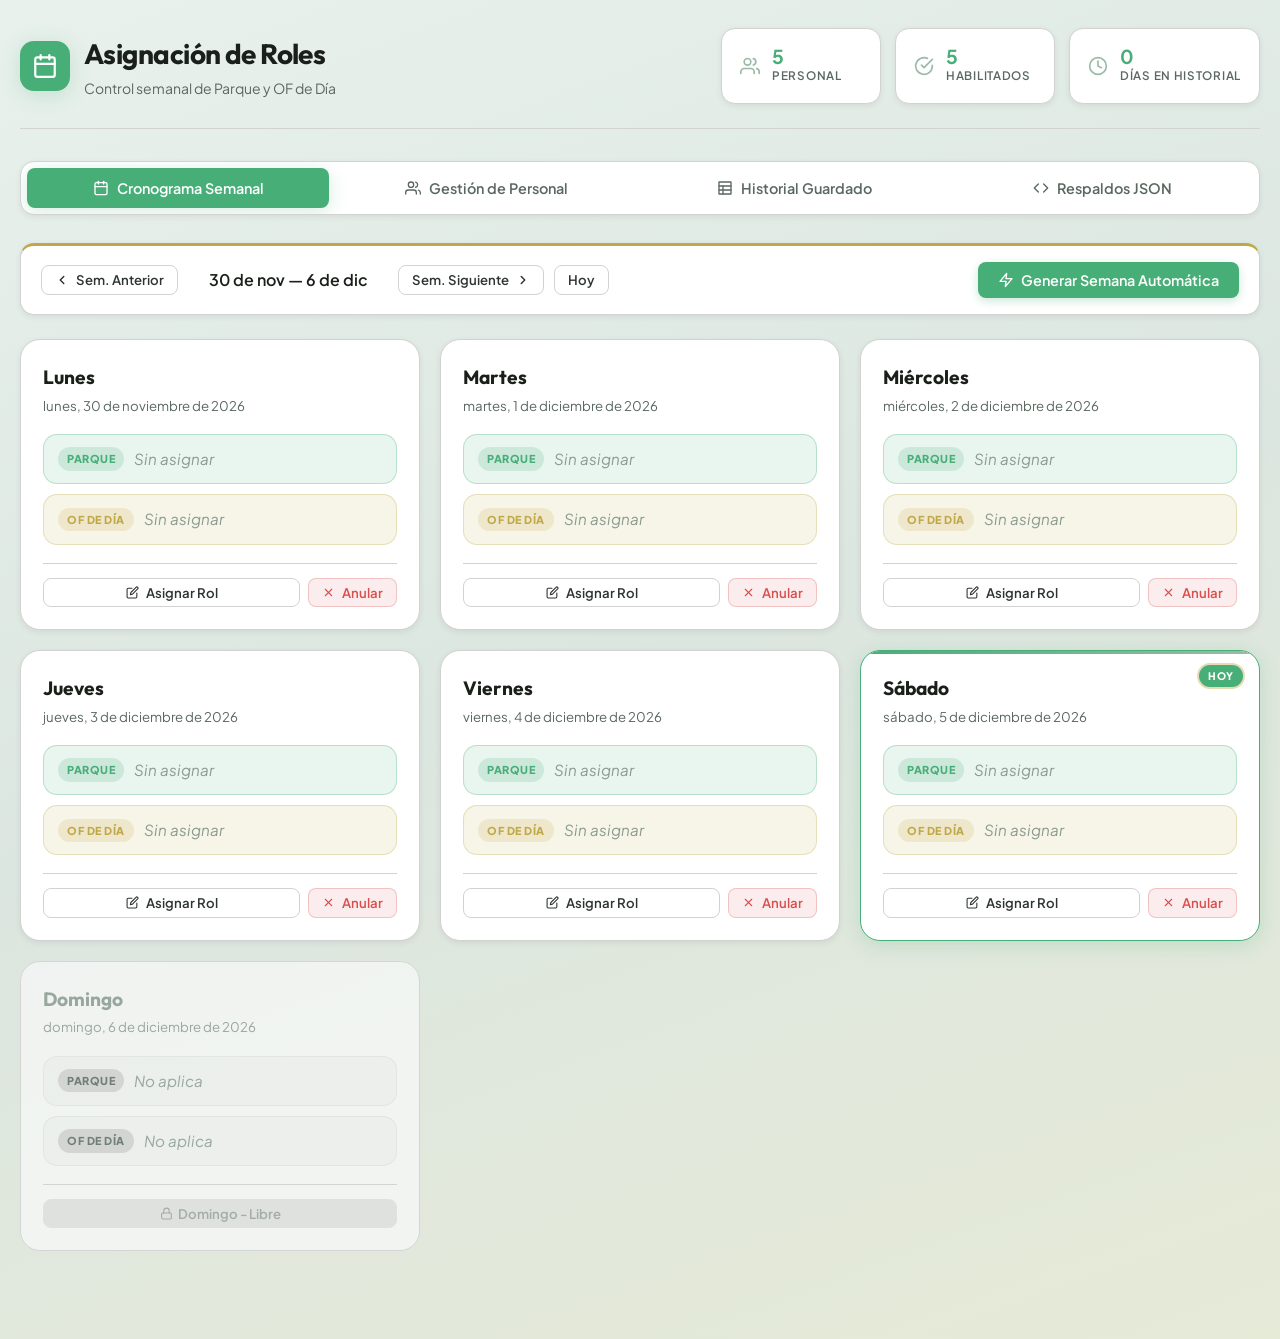
==== index.html @ c022ae1c "09/08/26" ====
<!DOCTYPE html>
<html lang="es">

<head>
  <meta charset="UTF-8">
  <meta name="viewport" content="width=device-width, initial-scale=1.0">
  <title>Sistema de Asignación de Roles Diarios | Parque &amp; OF de Día</title>
  <meta name="description"
    content="Sistema interactivo para la asignación y gestión de roles diarios (Parque y OF de Día) con restricciones de aptitud, historial y respaldos JSON.">
  <link rel="stylesheet" href="css/styles.css">
</head>

<body>

  <div class="app-container">

    <!-- Encabezado Principal -->
    <header class="header">
      <div class="brand">
        <div class="brand-icon">
          <!-- Schedule / Grid icon -->
          <svg width="26" height="26" viewBox="0 0 24 24" fill="none" stroke="white" stroke-width="2"
            stroke-linecap="round" stroke-linejoin="round">
            <rect x="3" y="4" width="18" height="18" rx="2" ry="2" />
            <line x1="16" y1="2" x2="16" y2="6" />
            <line x1="8" y1="2" x2="8" y2="6" />
            <line x1="3" y1="10" x2="21" y2="10" />
          </svg>
        </div>
        <div>
          <h1 class="brand-title">Asignación de Roles</h1>
          <p class="brand-subtitle">Control semanal de Parque y OF de Día</p>
        </div>
      </div>

      <div class="header-stats">
        <div class="stat-pill">
          <span class="stat-icon">
            <!-- Users icon -->
            <svg width="20" height="20" viewBox="0 0 24 24" fill="none" stroke="currentColor" stroke-width="2"
              stroke-linecap="round" stroke-linejoin="round">
              <path d="M17 21v-2a4 4 0 0 0-4-4H5a4 4 0 0 0-4 4v2" />
              <circle cx="9" cy="7" r="4" />
              <path d="M23 21v-2a4 4 0 0 0-3-3.87" />
              <path d="M16 3.13a4 4 0 0 1 0 7.75" />
            </svg>
          </span>
          <div>
            <div class="stat-value" id="stat-total-people">0</div>
            <div class="stat-label">Personal</div>
          </div>
        </div>

        <div class="stat-pill">
          <span class="stat-icon">
            <!-- Check-circle icon -->
            <svg width="20" height="20" viewBox="0 0 24 24" fill="none" stroke="currentColor" stroke-width="2"
              stroke-linecap="round" stroke-linejoin="round">
              <path d="M22 11.08V12a10 10 0 1 1-5.93-9.14" />
              <polyline points="22 4 12 14.01 9 11.01" />
            </svg>
          </span>
          <div>
            <div class="stat-value" id="stat-eligible-people">0</div>
            <div class="stat-label">Habilitados</div>
          </div>
        </div>

        <div class="stat-pill">
          <span class="stat-icon">
            <!-- Clock / History icon -->
            <svg width="20" height="20" viewBox="0 0 24 24" fill="none" stroke="currentColor" stroke-width="2"
              stroke-linecap="round" stroke-linejoin="round">
              <circle cx="12" cy="12" r="10" />
              <polyline points="12 6 12 12 16 14" />
            </svg>
          </span>
          <div>
            <div class="stat-value" id="stat-total-history">0</div>
            <div class="stat-label">Días en Historial</div>
          </div>
        </div>
      </div>
    </header>

    <!-- Navegación por Pestañas -->
    <nav class="tabs-nav" role="tablist">
      <button class="tab-btn active" data-tab="tab-schedule">
        <svg width="16" height="16" viewBox="0 0 24 24" fill="none" stroke="currentColor" stroke-width="2"
          stroke-linecap="round" stroke-linejoin="round">
          <rect x="3" y="4" width="18" height="18" rx="2" />
          <line x1="16" y1="2" x2="16" y2="6" />
          <line x1="8" y1="2" x2="8" y2="6" />
          <line x1="3" y1="10" x2="21" y2="10" />
        </svg>
        Cronograma Semanal
      </button>
      <button class="tab-btn" data-tab="tab-personnel">
        <svg width="16" height="16" viewBox="0 0 24 24" fill="none" stroke="currentColor" stroke-width="2"
          stroke-linecap="round" stroke-linejoin="round">
          <path d="M17 21v-2a4 4 0 0 0-4-4H5a4 4 0 0 0-4 4v2" />
          <circle cx="9" cy="7" r="4" />
          <path d="M23 21v-2a4 4 0 0 0-3-3.87" />
          <path d="M16 3.13a4 4 0 0 1 0 7.75" />
        </svg>
        Gestión de Personal
      </button>
      <button class="tab-btn" data-tab="tab-history">
        <svg width="16" height="16" viewBox="0 0 24 24" fill="none" stroke="currentColor" stroke-width="2"
          stroke-linecap="round" stroke-linejoin="round">
          <path d="M3 3h18v18H3z" rx="2" />
          <line x1="3" y1="9" x2="21" y2="9" />
          <line x1="3" y1="15" x2="21" y2="15" />
          <line x1="9" y1="9" x2="9" y2="21" />
        </svg>
        Historial Guardado
      </button>
      <button class="tab-btn" data-tab="tab-json">
        <svg width="16" height="16" viewBox="0 0 24 24" fill="none" stroke="currentColor" stroke-width="2"
          stroke-linecap="round" stroke-linejoin="round">
          <polyline points="16 18 22 12 16 6" />
          <polyline points="8 6 2 12 8 18" />
        </svg>
        Respaldos JSON
      </button>
    </nav>

    <!-- VISTA 1: CRONOGRAMA SEMANAL -->
    <section id="tab-schedule" class="tab-content active">
      <div class="control-bar">
        <div class="week-selector">
          <button id="btn-prev-week" class="btn btn-secondary btn-sm">
            <svg width="14" height="14" viewBox="0 0 24 24" fill="none" stroke="currentColor" stroke-width="2.5"
              stroke-linecap="round" stroke-linejoin="round">
              <polyline points="15 18 9 12 15 6" />
            </svg>
            Sem. Anterior
          </button>
          <span id="week-display-range" class="week-display">Semana Actual</span>
          <button id="btn-next-week" class="btn btn-secondary btn-sm">
            Sem. Siguiente
            <svg width="14" height="14" viewBox="0 0 24 24" fill="none" stroke="currentColor" stroke-width="2.5"
              stroke-linecap="round" stroke-linejoin="round">
              <polyline points="9 18 15 12 9 6" />
            </svg>
          </button>
          <button id="btn-current-week" class="btn btn-secondary btn-sm">Hoy</button>
        </div>

        <div style="display: flex; gap: 10px; flex-wrap: wrap;">
          <button id="btn-auto-generate" class="btn btn-primary">
            <svg width="16" height="16" viewBox="0 0 24 24" fill="none" stroke="currentColor" stroke-width="2"
              stroke-linecap="round" stroke-linejoin="round">
              <polygon points="13 2 3 14 12 14 11 22 21 10 12 10 13 2" />
            </svg>
            Generar Semana Automática
          </button>
        </div>
      </div>

      <!-- Rejilla de tarjetas de días -->
      <div id="schedule-grid" class="schedule-grid">
        <!-- Renderizado dinámico desde JS -->
      </div>
    </section>

    <!-- VISTA 2: GESTIÓN DE PERSONAL -->
    <section id="tab-personnel" class="tab-content">
      <div class="section-header">
        <h2 class="section-title">
          <svg width="20" height="20" viewBox="0 0 24 24" fill="none" stroke="currentColor" stroke-width="2"
            stroke-linecap="round" stroke-linejoin="round">
            <path d="M17 21v-2a4 4 0 0 0-4-4H5a4 4 0 0 0-4 4v2" />
            <circle cx="9" cy="7" r="4" />
            <path d="M23 21v-2a4 4 0 0 0-3-3.87" />
            <path d="M16 3.13a4 4 0 0 1 0 7.75" />
          </svg>
          Registro de Personal Involucrado
        </h2>
        <button id="btn-open-add-person" class="btn btn-primary">
          <svg width="16" height="16" viewBox="0 0 24 24" fill="none" stroke="currentColor" stroke-width="2.5"
            stroke-linecap="round" stroke-linejoin="round">
            <line x1="12" y1="5" x2="12" y2="19" />
            <line x1="5" y1="12" x2="19" y2="12" />
          </svg>
          Agregar Persona
        </button>
      </div>

      <!-- Tarjetas de Personal -->
      <div id="personnel-grid" class="personnel-grid">
        <!-- Renderizado dinámico desde JS -->
      </div>
    </section>

    <!-- VISTA 3: HISTORIAL DE ROLES -->
    <section id="tab-history" class="tab-content">
      <div class="section-header">
        <h2 class="section-title">
          <svg width="20" height="20" viewBox="0 0 24 24" fill="none" stroke="currentColor" stroke-width="2"
            stroke-linecap="round" stroke-linejoin="round">
            <path d="M14 2H6a2 2 0 0 0-2 2v16a2 2 0 0 0 2 2h12a2 2 0 0 0 2-2V8z" />
            <polyline points="14 2 14 8 20 8" />
            <line x1="16" y1="13" x2="8" y2="13" />
            <line x1="16" y1="17" x2="8" y2="17" />
            <polyline points="10 9 9 9 8 9" />
          </svg>
          Historial Completo de Roles Cumplidos
        </h2>
        <div style="max-width: 300px; width: 100%; position: relative;">
          <svg style="position:absolute; left:12px; top:50%; transform:translateY(-50%); pointer-events:none;"
            width="16" height="16" viewBox="0 0 24 24" fill="none" stroke="#9BBAA8" stroke-width="2"
            stroke-linecap="round" stroke-linejoin="round">
            <circle cx="11" cy="11" r="8" />
            <line x1="21" y1="21" x2="16.65" y2="16.65" />
          </svg>
          <input type="text" id="history-search" class="form-control search-input"
            placeholder="Buscar por nombre o fecha...">
        </div>
      </div>

      <div class="table-responsive">
        <table class="custom-table">
          <thead>
            <tr>
              <th>Fecha / Día</th>
              <th>Rol: Parque</th>
              <th>Rol: OF de Día</th>
              <th>Fecha de Registro</th>
              <th style="text-align: right;">Acciones</th>
            </tr>
          </thead>
          <tbody id="history-table-body">
            <!-- Renderizado dinámico desde JS -->
          </tbody>
        </table>
      </div>
    </section>

    <!-- VISTA 4: RESPALDOS JSON -->
    <section id="tab-json" class="tab-content">
      <div class="section-header">
        <h2 class="section-title">
          <svg width="20" height="20" viewBox="0 0 24 24" fill="none" stroke="currentColor" stroke-width="2"
            stroke-linecap="round" stroke-linejoin="round">
            <ellipse cx="12" cy="5" rx="9" ry="3" />
            <path d="M21 12c0 1.66-4 3-9 3s-9-1.34-9-3" />
            <path d="M3 5v14c0 1.66 4 3 9 3s9-1.34 9-3V5" />
          </svg>
          Gestión de Base de Datos y Archivos JSON
        </h2>
      </div>

      <div style="display: grid; grid-template-columns: repeat(auto-fit, minmax(320px, 1fr)); gap: 20px;">
        <div class="json-card">
          <div class="json-card-icon-wrap">
            <svg width="22" height="22" viewBox="0 0 24 24" fill="none" stroke="currentColor" stroke-width="2"
              stroke-linecap="round" stroke-linejoin="round">
              <path d="M21 15v4a2 2 0 0 1-2 2H5a2 2 0 0 1-2-2v-4" />
              <polyline points="7 10 12 15 17 10" />
              <line x1="12" y1="15" x2="12" y2="3" />
            </svg>
          </div>
          <h3 style="margin-bottom: 12px; font-size: 1.1rem;">Exportar Datos</h3>
          <p style="color: var(--text-muted); font-size: 0.875rem; margin-bottom: 20px;">
            Descarga una copia completa de las personas, roles asignados e historial en un archivo estructurado
            <code>.json</code>.
          </p>
          <button id="btn-export-json" class="btn btn-success">
            <svg width="16" height="16" viewBox="0 0 24 24" fill="none" stroke="currentColor" stroke-width="2"
              stroke-linecap="round" stroke-linejoin="round">
              <path d="M21 15v4a2 2 0 0 1-2 2H5a2 2 0 0 1-2-2v-4" />
              <polyline points="7 10 12 15 17 10" />
              <line x1="12" y1="15" x2="12" y2="3" />
            </svg>
            Descargar Backup (.json)
          </button>
        </div>

        <div class="json-card">
          <div class="json-card-icon-wrap">
            <svg width="22" height="22" viewBox="0 0 24 24" fill="none" stroke="currentColor" stroke-width="2"
              stroke-linecap="round" stroke-linejoin="round">
              <path d="M21 15v4a2 2 0 0 1-2 2H5a2 2 0 0 1-2-2v-4" />
              <polyline points="17 8 12 3 7 8" />
              <line x1="12" y1="3" x2="12" y2="15" />
            </svg>
          </div>
          <h3 style="margin-bottom: 12px; font-size: 1.1rem;">Importar Datos</h3>
          <p style="color: var(--text-muted); font-size: 0.875rem; margin-bottom: 16px;">
            Carga un archivo de respaldo JSON previo para restaurar o actualizar el sistema.
          </p>
          <input type="file" id="json-file-input" accept=".json" class="form-control" style="margin-bottom: 14px;">
          <button id="btn-import-json" class="btn btn-primary">
            <svg width="16" height="16" viewBox="0 0 24 24" fill="none" stroke="currentColor" stroke-width="2"
              stroke-linecap="round" stroke-linejoin="round">
              <polyline points="1 4 1 10 7 10" />
              <path d="M3.51 15a9 9 0 1 0 .49-3.25" />
            </svg>
            Importar Archivo
          </button>
        </div>
      </div>
    </section>

  </div>

  <!-- MODAL: ASIGNAR / EDITAR ROL DIARIO -->
  <div id="assign-modal" class="modal-backdrop">
    <div class="modal">
      <div class="modal-header">
        <h3 class="modal-title" id="assign-modal-title">Asignar Roles Diarios</h3>
        <button class="modal-close" data-close-modal="assign-modal">&times;</button>
      </div>
      <div class="modal-body">
        <form id="assign-form">
          <input type="hidden" id="assign-date-input">
          <input type="hidden" id="assign-dayname-input">

          <div class="info-banner">
            <strong id="assign-date-display" style="color: var(--text-main);">Fecha</strong>
            <p style="font-size: 0.8rem; color: var(--text-muted); margin-top: 4px;">
              Recuerda: Cada rol requiere una persona diferente y habilitada o una opción nula.
            </p>
          </div>

          <div class="form-group">
            <label class="form-label" for="select-parque">
              <svg width="14" height="14" viewBox="0 0 24 24" fill="none" stroke="currentColor" stroke-width="2"
                stroke-linecap="round" stroke-linejoin="round" style="vertical-align:middle; margin-right:4px;">
                <path d="M3 9l9-7 9 7v11a2 2 0 0 1-2 2H5a2 2 0 0 1-2-2z" />
                <polyline points="9 22 9 12 15 12 15 22" />
              </svg>
              Rol: Parque
            </label>
            <select id="select-parque" class="form-select">
              <!-- Dinámico desde JS -->
            </select>
          </div>

          <div class="form-group">
            <label class="form-label" for="select-of">
              <svg width="14" height="14" viewBox="0 0 24 24" fill="none" stroke="currentColor" stroke-width="2"
                stroke-linecap="round" stroke-linejoin="round" style="vertical-align:middle; margin-right:4px;">
                <rect x="2" y="7" width="20" height="14" rx="2" ry="2" />
                <path d="M16 21V5a2 2 0 0 0-2-2h-4a2 2 0 0 0-2 2v16" />
              </svg>
              Rol: OF de Día
            </label>
            <select id="select-of" class="form-select">
              <!-- Dinámico desde JS -->
            </select>
          </div>

          <div class="modal-footer">
            <button type="button" class="btn btn-secondary" data-close-modal="assign-modal">Cancelar</button>
            <button type="submit" class="btn btn-primary">
              <svg width="15" height="15" viewBox="0 0 24 24" fill="none" stroke="currentColor" stroke-width="2"
                stroke-linecap="round" stroke-linejoin="round">
                <path d="M19 21H5a2 2 0 0 1-2-2V5a2 2 0 0 1 2-2h11l5 5v11a2 2 0 0 1-2 2z" />
                <polyline points="17 21 17 13 7 13 7 21" />
                <polyline points="7 3 7 8 15 8" />
              </svg>
              Guardar Día
            </button>
            <button type="button" id="btn-save-to-history" class="btn btn-success">
              <svg width="15" height="15" viewBox="0 0 24 24" fill="none" stroke="currentColor" stroke-width="2"
                stroke-linecap="round" stroke-linejoin="round">
                <path d="M14 2H6a2 2 0 0 0-2 2v16a2 2 0 0 0 2 2h12a2 2 0 0 0 2-2V8z" />
                <polyline points="14 2 14 8 20 8" />
              </svg>
              Guardar en Historial
            </button>
          </div>
        </form>
      </div>
    </div>
  </div>

  <!-- MODAL: AGREGAR / EDITAR PERSONA -->
  <div id="person-modal" class="modal-backdrop">
    <div class="modal">
      <div class="modal-header">
        <h3 class="modal-title" id="person-modal-title">Agregar Nueva Persona</h3>
        <button class="modal-close" data-close-modal="person-modal">&times;</button>
      </div>
      <div class="modal-body">
        <form id="person-form">
          <input type="hidden" id="person-id-input">

          <div class="form-group">
            <label class="form-label" for="person-name-input">Nombre y Apellido</label>
            <input type="text" id="person-name-input" class="form-control" placeholder="Ej. Juan Pérez" required>
          </div>

          <div class="form-group">
            <label class="form-label" for="person-cargo-input">Cargo / Rango / Descripción</label>
            <input type="text" id="person-cargo-input" class="form-control" placeholder="Ej. Técnico Operativo">
          </div>

          <div class="form-group">
            <label class="form-label">Condición / Aptitud de Rol</label>
            <div class="radio-group">
              <label class="radio-card">
                <input type="radio" name="person-can-assign" value="true" checked>
                <span class="radio-label eligible-label">
                  <svg width="14" height="14" viewBox="0 0 24 24" fill="none" stroke="currentColor" stroke-width="2.5"
                    stroke-linecap="round" stroke-linejoin="round">
                    <polyline points="20 6 9 17 4 12" />
                  </svg>
                  PUEDE asumir roles
                </span>
              </label>
              <label class="radio-card">
                <input type="radio" name="person-can-assign" value="false">
                <span class="radio-label restricted-label">
                  <svg width="14" height="14" viewBox="0 0 24 24" fill="none" stroke="currentColor" stroke-width="2.5"
                    stroke-linecap="round" stroke-linejoin="round">
                    <circle cx="12" cy="12" r="10" />
                    <line x1="4.93" y1="4.93" x2="19.07" y2="19.07" />
                  </svg>
                  NO puede asumir roles
                </span>
              </label>
            </div>
            <p style="font-size: 0.775rem; color: var(--text-muted); margin-top: 6px;">
              * Si se marca como "NO puede", el sistema lo excluye automáticamente del cronograma y rotaciones.
            </p>
          </div>

          <div class="modal-footer">
            <button type="button" class="btn btn-secondary" data-close-modal="person-modal">Cancelar</button>
            <button type="submit" class="btn btn-primary">
              <svg width="15" height="15" viewBox="0 0 24 24" fill="none" stroke="currentColor" stroke-width="2"
                stroke-linecap="round" stroke-linejoin="round">
                <path d="M19 21H5a2 2 0 0 1-2-2V5a2 2 0 0 1 2-2h11l5 5v11a2 2 0 0 1-2 2z" />
                <polyline points="17 21 17 13 7 13 7 21" />
                <polyline points="7 3 7 8 15 8" />
              </svg>
              Guardar Persona
            </button>
          </div>
        </form>
      </div>
    </div>
  </div>

  <!-- MODAL: SELECCIÓN DE RANGO DE FECHAS PARA GENERACIÓN -->
  <div id="daterange-modal" class="modal-backdrop">
    <div class="modal">
      <div class="modal-header">
        <h3 class="modal-title" style="display:flex; align-items:center; gap:8px;">
          <svg width="18" height="18" viewBox="0 0 24 24" fill="none" stroke="currentColor" stroke-width="2"
            stroke-linecap="round" stroke-linejoin="round">
            <polygon points="13 2 3 14 12 14 11 22 21 10 12 10 13 2" />
          </svg>
          Generar Cronograma Automático
        </h3>
        <button class="modal-close" data-close-modal="daterange-modal">&times;</button>
      </div>
      <div class="modal-body">
        <div class="info-banner" style="margin-bottom: 20px;">
          <p style="font-size: 0.875rem; color: var(--text-muted); line-height: 1.6;">
            Selecciona el período para el cual deseas generar las asignaciones automáticas de roles.
            El sistema distribuirá equitativamente los roles entre el personal habilitado.
          </p>
        </div>

        <form id="daterange-form">
          <div style="display: grid; grid-template-columns: 1fr 1fr; gap: 16px;">
            <div class="form-group" style="margin-bottom: 0;">
              <label class="form-label" for="daterange-start">
                <svg width="13" height="13" viewBox="0 0 24 24" fill="none" stroke="currentColor" stroke-width="2"
                  stroke-linecap="round" stroke-linejoin="round" style="vertical-align:middle; margin-right:4px;">
                  <rect x="3" y="4" width="18" height="18" rx="2" />
                  <line x1="16" y1="2" x2="16" y2="6" />
                  <line x1="8" y1="2" x2="8" y2="6" />
                  <line x1="3" y1="10" x2="21" y2="10" />
                </svg>
                Fecha de Inicio
              </label>
              <input type="date" id="daterange-start" class="form-control" required>
            </div>
            <div class="form-group" style="margin-bottom: 0;">
              <label class="form-label" for="daterange-end">
                <svg width="13" height="13" viewBox="0 0 24 24" fill="none" stroke="currentColor" stroke-width="2"
                  stroke-linecap="round" stroke-linejoin="round" style="vertical-align:middle; margin-right:4px;">
                  <rect x="3" y="4" width="18" height="18" rx="2" />
                  <line x1="16" y1="2" x2="16" y2="6" />
                  <line x1="8" y1="2" x2="8" y2="6" />
                  <line x1="3" y1="10" x2="21" y2="10" />
                </svg>
                Fecha de Fin
              </label>
              <input type="date" id="daterange-end" class="form-control" required>
            </div>
          </div>

          <div id="daterange-info"
            style="margin-top: 16px; padding: 12px; background: rgba(72,174,120,0.08); border: 1px solid rgba(72,174,120,0.25); border-radius: var(--radius-sm); display: none;">
            <span id="daterange-info-text" style="font-size: 0.85rem; color: var(--primary);"></span>
          </div>

          <div class="modal-footer" style="padding: 0; margin-top: 24px; border-top: none;">
            <button type="button" class="btn btn-secondary" data-close-modal="daterange-modal">Cancelar</button>
            <button type="submit" class="btn btn-primary">
              <svg width="15" height="15" viewBox="0 0 24 24" fill="none" stroke="currentColor" stroke-width="2"
                stroke-linecap="round" stroke-linejoin="round">
                <polygon points="13 2 3 14 12 14 11 22 21 10 12 10 13 2" />
              </svg>
              Generar Cronograma
            </button>
          </div>
        </form>
      </div>
    </div>
  </div>

  <!-- Toast Notification Container -->
  <div id="toast-container" class="toast-container"></div>

  <!-- Scripts JavaScript (Vanilla JS) -->
  <script src="js/store.js"></script>
  <script src="js/scheduler.js"></script>
  <script src="js/app.js"></script>
</body>

</html>
---- css/styles.css ----
/* ==========================================================================
   Sistema de Asignación de Roles Diarios - Design System & CSS
   Paleta: #48AE78 (verde principal) · #D1D2D1 (gris claro) · #9BBAA8 (verde gris)
           #BFA847 (dorado acento) · Blanco · Negro
   ========================================================================== */

@import url('https://fonts.googleapis.com/css2?family=Outfit:wght@300;400;500;600;700&family=Plus+Jakarta+Sans:wght@400;500;600;700&display=swap');

:root {
  /* ── Paleta principal ── */
  --green-main: #48AE78;
  --green-light: #9BBAA8;
  --gray-light: #D1D2D1;
  --gold-accent: #BFA847;

  /* ── Fondos ── */
  --bg-body: #f0f2f0;
  --bg-card: #ffffff;
  --bg-card-hover: #f8faf8;
  --bg-surface: rgba(72, 174, 120, 0.06);
  --bg-surface-2: rgba(155, 186, 168, 0.12);

  /* ── Primario / acción ── */
  --primary: #48AE78;
  --primary-dark: #389a66;
  --primary-light: rgba(72, 174, 120, 0.14);

  /* ── Acento dorado (detalles) ── */
  --accent: #BFA847;
  --accent-light: rgba(191, 168, 71, 0.15);
  --accent-dark: #a08d38;

  /* ── Roles ── */
  --parque-color: #48AE78;
  --parque-bg: rgba(72, 174, 120, 0.12);
  --parque-border: rgba(72, 174, 120, 0.30);

  --of-color: #BFA847;
  --of-bg: rgba(191, 168, 71, 0.12);
  --of-border: rgba(191, 168, 71, 0.30);

  /* ── Estado ── */
  --success: #48AE78;
  --success-bg: rgba(72, 174, 120, 0.10);
  --danger: #d94f4f;
  --danger-bg: rgba(217, 79, 79, 0.10);
  --danger-border: rgba(217, 79, 79, 0.28);

  /* ── Texto ── */
  --text-main: #1a1f1a;
  --text-body: #2e3530;
  --text-muted: #5a6860;
  --text-dim: #8a9a90;
  --text-on-green: #ffffff;
  --text-on-gold: #1a1a0d;

  /* ── Bordes ── */
  --border-light: #D1D2D1;
  --border-green: rgba(72, 174, 120, 0.30);
  --border-accent: rgba(191, 168, 71, 0.35);

  /* ── Sombras ── */
  --shadow-sm: 0 2px 6px rgba(0, 0, 0, 0.07);
  --shadow-md: 0 4px 14px rgba(0, 0, 0, 0.09);
  --shadow-lg: 0 8px 28px rgba(0, 0, 0, 0.12);
  --shadow-green: 0 4px 20px rgba(72, 174, 120, 0.22);
  --shadow-accent: 0 4px 16px rgba(191, 168, 71, 0.25);

  /* ── Radios ── */
  --radius-sm: 8px;
  --radius-md: 14px;
  --radius-lg: 20px;
  --radius-full: 9999px;

  /* ── Transición ── */
  --transition: all 0.22s cubic-bezier(0.4, 0, 0.2, 1);
}

/* ══════════════════════════════════════════════
   Reset & Base
   ══════════════════════════════════════════════ */
*,
*::before,
*::after {
  box-sizing: border-box;
  margin: 0;
  padding: 0;
}

body {
  font-family: 'Plus Jakarta Sans', -apple-system, BlinkMacSystemFont, sans-serif;
  background: var(--bg-body);
  background: linear-gradient(160deg, #e8f1ec 0%, #dce6e0 50%, #e6ead7 100%);
  color: var(--text-body);
  min-height: 100vh;
  line-height: 1.6;
  padding-bottom: 60px;
}

/* ══════════════════════════════════════════════
   Layout
   ══════════════════════════════════════════════ */
.app-container {
  max-width: 1280px;
  margin: 0 auto;
  padding: 28px 20px;
}

/* ══════════════════════════════════════════════
   Header
   ══════════════════════════════════════════════ */
.header {
  display: flex;
  justify-content: space-between;
  align-items: center;
  flex-wrap: wrap;
  gap: 20px;
  margin-bottom: 32px;
  padding-bottom: 24px;
  border-bottom: 1px solid var(--border-light);
}

.brand {
  display: flex;
  align-items: center;
  gap: 14px;
}

.brand-icon {
  width: 50px;
  height: 50px;
  border-radius: var(--radius-md);
  background: var(--green-main);
  display: flex;
  align-items: center;
  justify-content: center;
  box-shadow: var(--shadow-green);
  flex-shrink: 0;
}

.brand-title {
  font-family: 'Outfit', sans-serif;
  font-size: 1.75rem;
  font-weight: 700;
  color: var(--text-main);
  letter-spacing: -0.02em;
}

.brand-subtitle {
  font-size: 0.875rem;
  color: var(--text-muted);
  font-weight: 400;
}

/* ── Header Stats ── */
.header-stats {
  display: flex;
  gap: 14px;
}

.stat-pill {
  background: var(--bg-card);
  border: 1px solid var(--border-light);
  height: 76px;
  min-width: 160px;
  padding: 12px 18px;
  border-radius: var(--radius-md);
  display: flex;
  align-items: center;
  gap: 12px;
  box-shadow: var(--shadow-sm);
  transition: var(--transition);
}

.stat-pill:hover {
  border-color: var(--border-green);
  box-shadow: var(--shadow-md);
  transform: translateY(-2px);
}

.stat-icon {
  color: var(--green-light);
  flex-shrink: 0;
  display: flex;
}

.stat-value {
  font-weight: 700;
  font-size: 1.2rem;
  color: var(--green-main);
  line-height: 1.1;
}

.stat-label {
  font-size: 0.73rem;
  color: var(--text-muted);
  text-transform: uppercase;
  letter-spacing: 0.06em;
  font-weight: 600;
}

/* ══════════════════════════════════════════════
   Navigation Tabs
   ══════════════════════════════════════════════ */
.tabs-nav {
  display: flex;
  gap: 6px;
  margin-bottom: 28px;
  background: var(--bg-card);
  padding: 6px;
  border-radius: var(--radius-md);
  border: 1px solid var(--border-light);
  box-shadow: var(--shadow-sm);
  overflow-x: auto;
}

.tab-btn {
  flex: 1;
  min-width: 150px;
  display: flex;
  align-items: center;
  justify-content: center;
  gap: 8px;
  padding: 11px 16px;
  border: none;
  background: transparent;
  color: var(--text-muted);
  font-family: inherit;
  font-weight: 600;
  font-size: 0.9rem;
  border-radius: var(--radius-sm);
  cursor: pointer;
  transition: var(--transition);
  white-space: nowrap;
}

.tab-btn svg {
  transition: var(--transition);
  flex-shrink: 0;
}

.tab-btn:hover {
  color: var(--text-main);
  background: var(--bg-surface-2);
}

.tab-btn.active {
  background: var(--green-main);
  color: var(--text-on-green);
  box-shadow: var(--shadow-green);
}

.tab-btn.active svg {
  stroke: white;
}

/* ══════════════════════════════════════════════
   Tab Content
   ══════════════════════════════════════════════ */
.tab-content {
  display: none;
  animation: fadeIn 0.28s ease-in-out;
}

.tab-content.active {
  display: block;
}

@keyframes fadeIn {
  from {
    opacity: 0;
    transform: translateY(10px);
  }

  to {
    opacity: 1;
    transform: translateY(0);
  }
}

/* ══════════════════════════════════════════════
   Section Header
   ══════════════════════════════════════════════ */
.section-header {
  display: flex;
  justify-content: space-between;
  align-items: center;
  margin-bottom: 24px;
  flex-wrap: wrap;
  gap: 16px;
}

.section-title {
  font-family: 'Outfit', sans-serif;
  font-size: 1.35rem;
  font-weight: 600;
  color: var(--text-main);
  display: flex;
  align-items: center;
  gap: 10px;
}

.section-title svg {
  stroke: var(--green-main);
}

/* ══════════════════════════════════════════════
   Buttons
   ══════════════════════════════════════════════ */
.btn {
  display: inline-flex;
  align-items: center;
  justify-content: center;
  gap: 7px;
  padding: 10px 20px;
  border-radius: var(--radius-sm);
  font-family: inherit;
  font-weight: 600;
  font-size: 0.9rem;
  cursor: pointer;
  transition: var(--transition);
  border: none;
  text-decoration: none;
  line-height: 1;
}

.btn-primary {
  background: var(--green-main);
  color: var(--text-on-green);
  box-shadow: 0 3px 10px rgba(72, 174, 120, 0.28);
}

.btn-primary:hover {
  background: var(--primary-dark);
  transform: translateY(-2px);
  box-shadow: var(--shadow-green);
}

.btn-secondary {
  background: var(--bg-card);
  border: 1px solid var(--border-light);
  color: var(--text-body);
}

.btn-secondary:hover {
  background: var(--bg-surface-2);
  border-color: var(--border-green);
  color: var(--text-main);
}

.btn-success {
  background: var(--green-main);
  color: var(--text-on-green);
  box-shadow: 0 3px 10px rgba(72, 174, 120, 0.25);
}

.btn-success:hover {
  background: var(--primary-dark);
  transform: translateY(-2px);
}

.btn-danger {
  background: var(--danger-bg);
  border: 1px solid var(--danger-border);
  color: var(--danger);
}

.btn-danger:hover {
  background: var(--danger);
  border-color: var(--danger);
  color: white;
}

.btn-sm {
  padding: 7px 13px;
  font-size: 0.825rem;
}

/* ══════════════════════════════════════════════
   Control Bar
   ══════════════════════════════════════════════ */
.control-bar {
  background: var(--bg-card);
  border: 1px solid var(--border-light);
  padding: 16px 20px;
  border-radius: var(--radius-md);
  margin-bottom: 24px;
  display: flex;
  justify-content: space-between;
  align-items: center;
  flex-wrap: wrap;
  gap: 16px;
  box-shadow: var(--shadow-sm);
}

.week-selector {
  display: flex;
  align-items: center;
  gap: 10px;
}

.week-display {
  font-weight: 600;
  font-size: 1rem;
  color: var(--text-main);
  padding: 0 10px;
  min-width: 200px;
  text-align: center;
}

/* ══════════════════════════════════════════════
   Schedule Grid – Day Cards
   ══════════════════════════════════════════════ */
.schedule-grid {
  display: grid;
  grid-template-columns: repeat(auto-fit, minmax(310px, 1fr));
  gap: 20px;
}

.day-card {
  background: var(--bg-card);
  border: 1px solid var(--border-light);
  border-radius: var(--radius-lg);
  padding: 22px;
  transition: var(--transition);
  position: relative;
  overflow: hidden;
  box-shadow: var(--shadow-sm);
}

.day-card::after {
  content: '';
  position: absolute;
  top: 0;
  left: 0;
  right: 0;
  height: 3px;
  background: linear-gradient(90deg, var(--green-main), var(--green-light));
  opacity: 0;
  transition: var(--transition);
}

.day-card:hover {
  border-color: var(--border-green);
  transform: translateY(-3px);
  box-shadow: var(--shadow-md);
}

.day-card:hover::after {
  opacity: 1;
}

.day-card.today {
  border-color: var(--green-main);
  box-shadow: var(--shadow-green);
}

.day-card.today::after {
  opacity: 1;
}

/* Día bloqueado / no laborable */
.day-card.locked {
  background: #f5f7f5;
  border-color: var(--gray-light);
  box-shadow: none;
  opacity: 0.82;
}

.day-card.locked::after {
  background: linear-gradient(90deg, var(--gray-light), var(--text-dim));
}

.day-card.locked:hover {
  transform: none;
  border-color: var(--gray-light);
  box-shadow: none;
}

.day-card.locked .day-name {
  color: var(--text-dim);
}

.day-card.locked .day-date {
  color: var(--text-dim);
}

.day-card.locked .role-box {
  background: rgba(209, 210, 209, 0.15);
  border-color: rgba(209, 210, 209, 0.4);
  color: var(--text-dim);
}

.day-card.locked .role-badge {
  background: var(--gray-light);
  color: var(--text-muted);
  border-color: rgba(209, 210, 209, 0.5);
}

.day-card.locked .assigned-person {
  color: var(--text-dim);
  font-style: italic;
}

.day-card.today::before {
  content: 'HOY';
  position: absolute;
  top: 14px;
  right: 16px;
  background: var(--green-main);
  color: white;
  font-size: 0.65rem;
  font-weight: 800;
  padding: 3px 9px;
  border-radius: var(--radius-full);
  letter-spacing: 0.06em;
}

.day-card-header {
  margin-bottom: 18px;
}

.day-name {
  font-family: 'Outfit', sans-serif;
  font-size: 1.2rem;
  font-weight: 700;
  color: var(--text-main);
  text-transform: capitalize;
}

.day-date {
  font-size: 0.83rem;
  color: var(--text-muted);
  margin-top: 2px;
}

/* ── Roles inside card ── */
.roles-list {
  display: flex;
  flex-direction: column;
  gap: 10px;
  margin-bottom: 18px;
}

.role-box {
  border-radius: var(--radius-md);
  padding: 12px 14px;
  display: flex;
  align-items: center;
  justify-content: space-between;
  transition: var(--transition);
}

.role-box.parque {
  background: var(--parque-bg);
  border: 1px solid var(--parque-border);
}

.role-box.of {
  background: var(--of-bg);
  border: 1px solid var(--of-border);
}

.role-info {
  display: flex;
  align-items: center;
  gap: 10px;
}

.role-badge {
  font-size: 0.68rem;
  font-weight: 800;
  padding: 3px 9px;
  border-radius: var(--radius-full);
  text-transform: uppercase;
  letter-spacing: 0.05em;
  white-space: nowrap;
}

.role-badge.parque {
  background: rgba(72, 174, 120, 0.18);
  color: var(--parque-color);
}

.role-badge.of {
  background: rgba(191, 168, 71, 0.18);
  color: var(--of-color);
}

.assigned-person {
  font-weight: 600;
  font-size: 0.95rem;
  color: var(--text-main);
}

.assigned-person.unassigned {
  color: var(--text-dim);
  font-style: italic;
  font-weight: 400;
}

.day-card-actions {
  display: flex;
  gap: 10px;
  padding-top: 14px;
  border-top: 1px solid var(--border-light);
}

/* ══════════════════════════════════════════════
   Personnel View
   ══════════════════════════════════════════════ */
.personnel-grid {
  display: grid;
  grid-template-columns: repeat(auto-fill, minmax(278px, 1fr));
  gap: 18px;
}

.person-card {
  background: var(--bg-card);
  border: 1px solid var(--border-light);
  border-radius: var(--radius-md);
  padding: 20px;
  display: flex;
  flex-direction: column;
  gap: 14px;
  transition: var(--transition);
  box-shadow: var(--shadow-sm);
}

.person-card:hover {
  border-color: var(--border-green);
  box-shadow: var(--shadow-md);
  transform: translateY(-2px);
}

.person-card-header {
  display: flex;
  justify-content: space-between;
  align-items: flex-start;
}

.person-avatar {
  width: 44px;
  height: 44px;
  border-radius: var(--radius-full);
  background: var(--green-main);
  border: 2px solid rgba(72, 174, 120, 0.25);
  display: flex;
  align-items: center;
  justify-content: center;
  font-weight: 700;
  font-size: 1.05rem;
  color: white;
  flex-shrink: 0;
}

.person-name {
  font-family: 'Outfit', sans-serif;
  font-weight: 600;
  font-size: 1.05rem;
  color: var(--text-main);
}

.person-rank {
  font-size: 0.8rem;
  color: var(--text-muted);
  margin-top: 2px;
}

.status-badge {
  display: inline-flex;
  align-items: center;
  gap: 5px;
  font-size: 0.72rem;
  font-weight: 700;
  padding: 4px 10px;
  border-radius: var(--radius-full);
}

.status-badge.eligible {
  background: var(--success-bg);
  color: var(--success);
  border: 1px solid rgba(72, 174, 120, 0.28);
}

.status-badge.restricted {
  background: var(--danger-bg);
  color: var(--danger);
  border: 1px solid var(--danger-border);
}

.person-stats {
  display: grid;
  grid-template-columns: 1fr 1fr;
  gap: 8px;
  background: var(--bg-surface);
  padding: 10px;
  border-radius: var(--radius-sm);
  border: 1px solid var(--border-light);
  text-align: center;
}

.p-stat-val {
  font-weight: 700;
  font-size: 0.95rem;
  color: var(--text-main);
}

.p-stat-lbl {
  font-size: 0.68rem;
  color: var(--text-muted);
  text-transform: uppercase;
  letter-spacing: 0.04em;
}

.person-actions {
  display: flex;
  justify-content: flex-end;
  gap: 8px;
}

/* ══════════════════════════════════════════════
   History Table
   ══════════════════════════════════════════════ */
.table-responsive {
  width: 100%;
  overflow-x: auto;
  background: var(--bg-card);
  border: 1px solid var(--border-light);
  border-radius: var(--radius-lg);
  box-shadow: var(--shadow-sm);
}

.custom-table {
  width: 100%;
  border-collapse: collapse;
  text-align: left;
}

.custom-table th {
  background: var(--bg-surface);
  padding: 15px 20px;
  font-family: 'Outfit', sans-serif;
  font-size: 0.78rem;
  font-weight: 700;
  color: var(--text-muted);
  text-transform: uppercase;
  letter-spacing: 0.06em;
  border-bottom: 1px solid var(--border-light);
}

.custom-table td {
  padding: 15px 20px;
  border-bottom: 1px solid var(--border-light);
  font-size: 0.91rem;
  color: var(--text-body);
}

.custom-table tbody tr:last-child td {
  border-bottom: none;
}

.custom-table tbody tr:hover {
  background: var(--bg-surface);
}

/* ── Search Input ── */
.search-input {
  padding-left: 38px !important;
}

/* ══════════════════════════════════════════════
   Modals
   ══════════════════════════════════════════════ */
.modal-backdrop {
  position: fixed;
  top: 0;
  left: 0;
  width: 100vw;
  height: 100vh;
  background: rgba(20, 28, 20, 0.55);
  backdrop-filter: blur(6px);
  display: flex;
  align-items: center;
  justify-content: center;
  z-index: 1000;
  opacity: 0;
  pointer-events: none;
  transition: opacity 0.22s ease;
  padding: 20px;
}

.modal-backdrop.active {
  opacity: 1;
  pointer-events: all;
}

.modal {
  background: var(--bg-card);
  border: 1px solid var(--border-light);
  border-radius: var(--radius-lg);
  width: 100%;
  max-width: 520px;
  box-shadow: var(--shadow-lg);
  transform: scale(0.95) translateY(10px);
  transition: transform 0.25s cubic-bezier(0.4, 0, 0.2, 1);
  overflow: hidden;
}

.modal-backdrop.active .modal {
  transform: scale(1) translateY(0);
}

.modal-header {
  padding: 20px 24px;
  border-bottom: 1px solid var(--border-light);
  display: flex;
  justify-content: space-between;
  align-items: center;
  background: var(--bg-surface);
}

.modal-title {
  font-family: 'Outfit', sans-serif;
  font-size: 1.2rem;
  font-weight: 700;
  color: var(--text-main);
}

.modal-close {
  background: transparent;
  border: none;
  color: var(--text-muted);
  font-size: 1.5rem;
  cursor: pointer;
  transition: var(--transition);
  line-height: 1;
  width: 32px;
  height: 32px;
  display: flex;
  align-items: center;
  justify-content: center;
  border-radius: var(--radius-sm);
}

.modal-close:hover {
  color: var(--text-main);
  background: var(--bg-surface-2);
}

.modal-body {
  padding: 24px;
}

/* ── Info Banner (dentro de modal) ── */
.info-banner {
  margin-bottom: 16px;
  background: var(--primary-light);
  padding: 12px 14px;
  border-radius: var(--radius-sm);
  border-left: 4px solid var(--green-main);
}

/* ══════════════════════════════════════════════
   Forms
   ══════════════════════════════════════════════ */
.form-group {
  margin-bottom: 18px;
}

.form-label {
  display: flex;
  align-items: center;
  font-size: 0.85rem;
  font-weight: 600;
  color: var(--text-body);
  margin-bottom: 7px;
  gap: 5px;
}

.form-label svg {
  stroke: var(--green-main);
}

.form-control,
.form-select {
  width: 100%;
  padding: 11px 15px;
  background: #fafafa;
  border: 1px solid var(--border-light);
  border-radius: var(--radius-sm);
  color: var(--text-main);
  font-family: inherit;
  font-size: 0.95rem;
  transition: var(--transition);
}

.form-control:focus,
.form-select:focus {
  outline: none;
  border-color: var(--green-main);
  background: #fff;
  box-shadow: 0 0 0 3px rgba(72, 174, 120, 0.15);
}

.form-control::placeholder {
  color: var(--text-dim);
}

/* ── Radio Cards ── */
.radio-group {
  display: flex;
  gap: 12px;
}

.radio-card {
  flex: 1;
  border: 1px solid var(--border-light);
  border-radius: var(--radius-sm);
  padding: 11px 13px;
  display: flex;
  align-items: center;
  gap: 8px;
  cursor: pointer;
  transition: var(--transition);
  background: #fafafa;
}

.radio-card:hover {
  border-color: var(--border-green);
  background: var(--bg-surface);
}

.radio-card input[type="radio"] {
  accent-color: var(--green-main);
  width: 16px;
  height: 16px;
  cursor: pointer;
}

.radio-label {
  display: flex;
  align-items: center;
  gap: 6px;
  font-size: 0.875rem;
  font-weight: 600;
}

.eligible-label {
  color: var(--success);
}

.restricted-label {
  color: var(--danger);
}

/* ── Modal Footer ── */
.modal-footer {
  padding: 16px 24px;
  border-top: 1px solid var(--border-light);
  display: flex;
  justify-content: flex-end;
  gap: 10px;
  background: #fafafa;
}

/* ══════════════════════════════════════════════
   Toast Notifications
   ══════════════════════════════════════════════ */
.toast-container {
  position: fixed;
  bottom: 24px;
  right: 24px;
  z-index: 1100;
  display: flex;
  flex-direction: column;
  gap: 10px;
}

.toast {
  background: var(--bg-card);
  border: 1px solid var(--border-light);
  border-left: 4px solid var(--green-main);
  color: var(--text-body);
  padding: 13px 18px;
  border-radius: var(--radius-sm);
  box-shadow: var(--shadow-lg);
  display: flex;
  align-items: center;
  gap: 10px;
  font-size: 0.9rem;
  animation: slideInRight 0.3s forwards;
  min-width: 260px;
  max-width: 360px;
}

.toast.success {
  border-left-color: var(--success);
}

.toast.danger {
  border-left-color: var(--danger);
}

.toast.warning {
  border-left-color: var(--accent);
}

@keyframes slideInRight {
  from {
    opacity: 0;
    transform: translateX(50px);
  }

  to {
    opacity: 1;
    transform: translateX(0);
  }
}

/* ══════════════════════════════════════════════
   JSON Backup Cards
   ══════════════════════════════════════════════ */
.json-card {
  background: var(--bg-card);
  border: 1px solid var(--border-light);
  border-radius: var(--radius-lg);
  padding: 26px;
  box-shadow: var(--shadow-sm);
  transition: var(--transition);
}

.json-card:hover {
  box-shadow: var(--shadow-md);
}

.json-card-icon-wrap {
  width: 44px;
  height: 44px;
  border-radius: var(--radius-sm);
  background: var(--bg-surface);
  border: 1px solid var(--border-green);
  display: flex;
  align-items: center;
  justify-content: center;
  margin-bottom: 14px;
  color: var(--green-main);
}

.code-preview {
  background: #1a1f1a;
  border: 1px solid #2e3530;
  border-radius: var(--radius-md);
  padding: 16px;
  font-family: 'Courier New', Courier, monospace;
  font-size: 0.82rem;
  color: #9BBAA8;
  max-height: 260px;
  overflow-y: auto;
  white-space: pre-wrap;
  line-height: 1.55;
}

.code-preview::-webkit-scrollbar {
  width: 6px;
}

.code-preview::-webkit-scrollbar-track {
  background: transparent;
}

.code-preview::-webkit-scrollbar-thumb {
  background: #3a4a3a;
  border-radius: 3px;
}

/* ══════════════════════════════════════════════
   Date Input
   ══════════════════════════════════════════════ */
input[type="date"] {
  color-scheme: light;
  cursor: pointer;
}

input[type="date"]::-webkit-calendar-picker-indicator {
  cursor: pointer;
  opacity: 0.6;
}

/* ══════════════════════════════════════════════
   Gold Accent Details
   ══════════════════════════════════════════════ */

/* Línea decorativa dorada en la barra de control */
.control-bar {
  border-top: 3px solid var(--accent);
}

/* Badge de "HOY" con borde dorado sutil */
.day-card.today::before {
  background: var(--green-main);
  box-shadow: 0 0 0 2px rgba(191, 168, 71, 0.4);
}

/* Acento dorado en stat-value al hacer hover sobre pill */
.stat-pill:hover .stat-value {
  color: var(--accent);
}

/* Línea acento en table header */
.custom-table th:first-child {
  border-left: 3px solid var(--accent);
}

/* ══════════════════════════════════════════════
   Responsive
   ══════════════════════════════════════════════ */
@media (max-width: 768px) {
  .header {
    flex-direction: column;
    align-items: flex-start;
  }

  .header-stats {
    width: 100%;
    overflow-x: auto;
  }

  .stat-pill {
    min-width: 140px;
  }

  .tabs-nav {
    flex-wrap: nowrap;
  }

  .tab-btn {
    min-width: 130px;
    font-size: 0.82rem;
  }

  .control-bar {
    flex-direction: column;
    align-items: stretch;
  }

  .week-selector {
    flex-wrap: wrap;
    justify-content: center;
  }

  .week-display {
    min-width: unset;
    width: 100%;
    text-align: center;
  }

  .schedule-grid {
    grid-template-columns: 1fr;
  }

  .radio-group {
    flex-direction: column;
  }
}
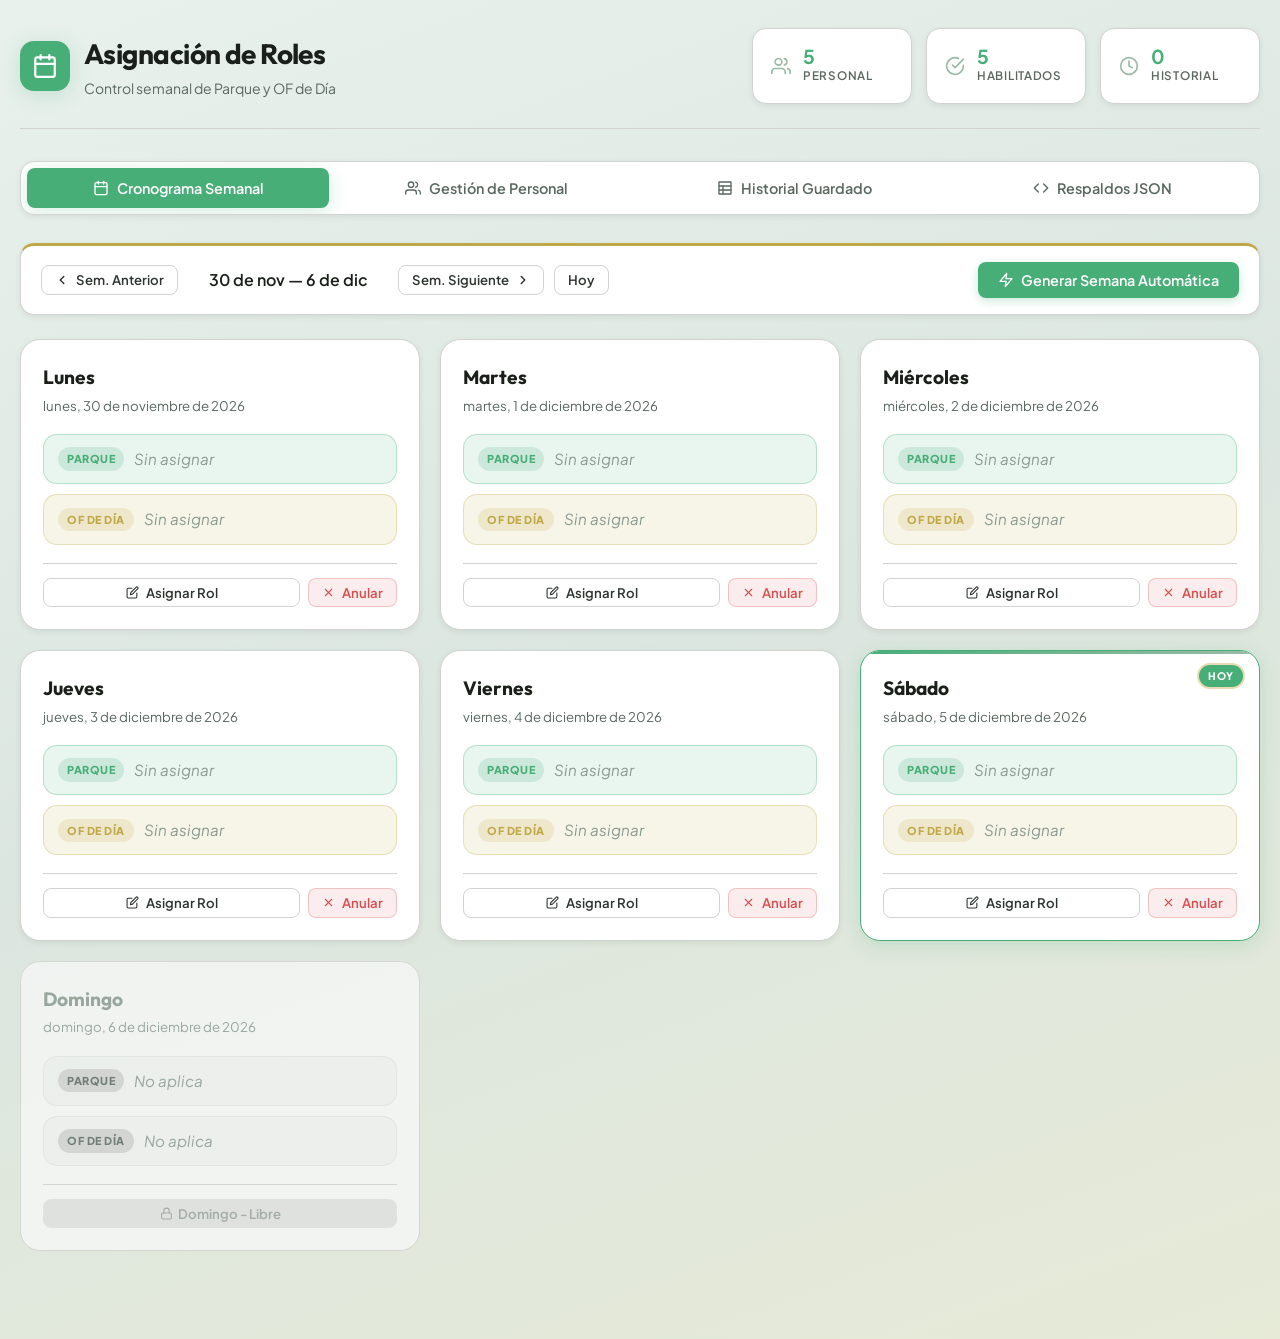
==== commit 5396f11c: "ultima 09/08" ====
--- a/index.html
+++ b/index.html
@@ -8,6 +8,7 @@
   <meta name="description"
     content="Sistema interactivo para la asignación y gestión de roles diarios (Parque y OF de Día) con restricciones de aptitud, historial y respaldos JSON.">
   <link rel="stylesheet" href="css/styles.css">
+  <link rel="icon" type="image/x-icon" href="Captura de pantalla 2026-08-09 124919.png">
 </head>
 
 <body>
@@ -77,7 +78,7 @@
           </span>
           <div>
             <div class="stat-value" id="stat-total-history">0</div>
-            <div class="stat-label">Días en Historial</div>
+            <div class="stat-label">Historial</div>
           </div>
         </div>
       </div>
@@ -86,14 +87,14 @@
     <!-- Navegación por Pestañas -->
     <nav class="tabs-nav" role="tablist">
       <button class="tab-btn active" data-tab="tab-schedule">
-        <svg width="16" height="16" viewBox="0 0 24 24" fill="none" stroke="currentColor" stroke-width="2"
-          stroke-linecap="round" stroke-linejoin="round">
+        <svg class="tabsvg" width="16" height="16" viewBox="0 0 24 24" fill="none" stroke="currentColor"
+          stroke-width="2" stroke-linecap="round" stroke-linejoin="round">
           <rect x="3" y="4" width="18" height="18" rx="2" />
           <line x1="16" y1="2" x2="16" y2="6" />
           <line x1="8" y1="2" x2="8" y2="6" />
           <line x1="3" y1="10" x2="21" y2="10" />
         </svg>
-        Cronograma Semanal
+        <p class="svgtab">Cronograma Semanal</p>
       </button>
       <button class="tab-btn" data-tab="tab-personnel">
         <svg width="16" height="16" viewBox="0 0 24 24" fill="none" stroke="currentColor" stroke-width="2"
@@ -103,7 +104,7 @@
           <path d="M23 21v-2a4 4 0 0 0-3-3.87" />
           <path d="M16 3.13a4 4 0 0 1 0 7.75" />
         </svg>
-        Gestión de Personal
+        <p class="svgtab">Gestión de Personal</p>
       </button>
       <button class="tab-btn" data-tab="tab-history">
         <svg width="16" height="16" viewBox="0 0 24 24" fill="none" stroke="currentColor" stroke-width="2"
@@ -113,7 +114,7 @@
           <line x1="3" y1="15" x2="21" y2="15" />
           <line x1="9" y1="9" x2="9" y2="21" />
         </svg>
-        Historial Guardado
+        <p class="svgtab">Historial Guardado</p>
       </button>
       <button class="tab-btn" data-tab="tab-json">
         <svg width="16" height="16" viewBox="0 0 24 24" fill="none" stroke="currentColor" stroke-width="2"
@@ -121,7 +122,7 @@
           <polyline points="16 18 22 12 16 6" />
           <polyline points="8 6 2 12 8 18" />
         </svg>
-        Respaldos JSON
+        <p class="svgtab">Respaldos JSON</p>
       </button>
     </nav>
 
@@ -134,11 +135,11 @@
               stroke-linecap="round" stroke-linejoin="round">
               <polyline points="15 18 9 12 15 6" />
             </svg>
-            Sem. Anterior
+            <p class="textoResponsive">Sem. Anterior</p>
           </button>
           <span id="week-display-range" class="week-display">Semana Actual</span>
           <button id="btn-next-week" class="btn btn-secondary btn-sm">
-            Sem. Siguiente
+            <p class="textoResponsive">Sem. Siguiente</p>
             <svg width="14" height="14" viewBox="0 0 24 24" fill="none" stroke="currentColor" stroke-width="2.5"
               stroke-linecap="round" stroke-linejoin="round">
               <polyline points="9 18 15 12 9 6" />
@@ -467,7 +468,7 @@
         </div>
 
         <form id="daterange-form">
-          <div style="display: grid; grid-template-columns: 1fr 1fr; gap: 16px;">
+          <div class="grupRes" style="display: grid; grid-template-columns: 1fr; gap: 16px;">
             <div class="form-group" style="margin-bottom: 0;">
               <label class="form-label" for="daterange-start">
                 <svg width="13" height="13" viewBox="0 0 24 24" fill="none" stroke="currentColor" stroke-width="2"
--- a/css/styles.css
+++ b/css/styles.css
@@ -1121,9 +1121,13 @@
     align-items: flex-start;
   }
 
+  .btn-primary {
+    margin: auto;
+  }
+
   .header-stats {
     width: 100%;
-    overflow-x: auto;
+
   }
 
   .stat-pill {
@@ -1135,9 +1139,14 @@
   }
 
   .tab-btn {
-    min-width: 130px;
+    min-width: 50px;
     font-size: 0.82rem;
   }
+
+  .svgtab {
+    display: none;
+  }
+
 
   .control-bar {
     flex-direction: column;
@@ -1145,7 +1154,7 @@
   }
 
   .week-selector {
-    flex-wrap: wrap;
+
     justify-content: center;
   }
 
@@ -1162,4 +1171,14 @@
   .radio-group {
     flex-direction: column;
   }
+}
+
+@media (max-width: 510px) {
+  .header-stats {
+    flex-direction: column;
+  }
+
+  .textoResponsive {
+    display: none;
+  }
 }
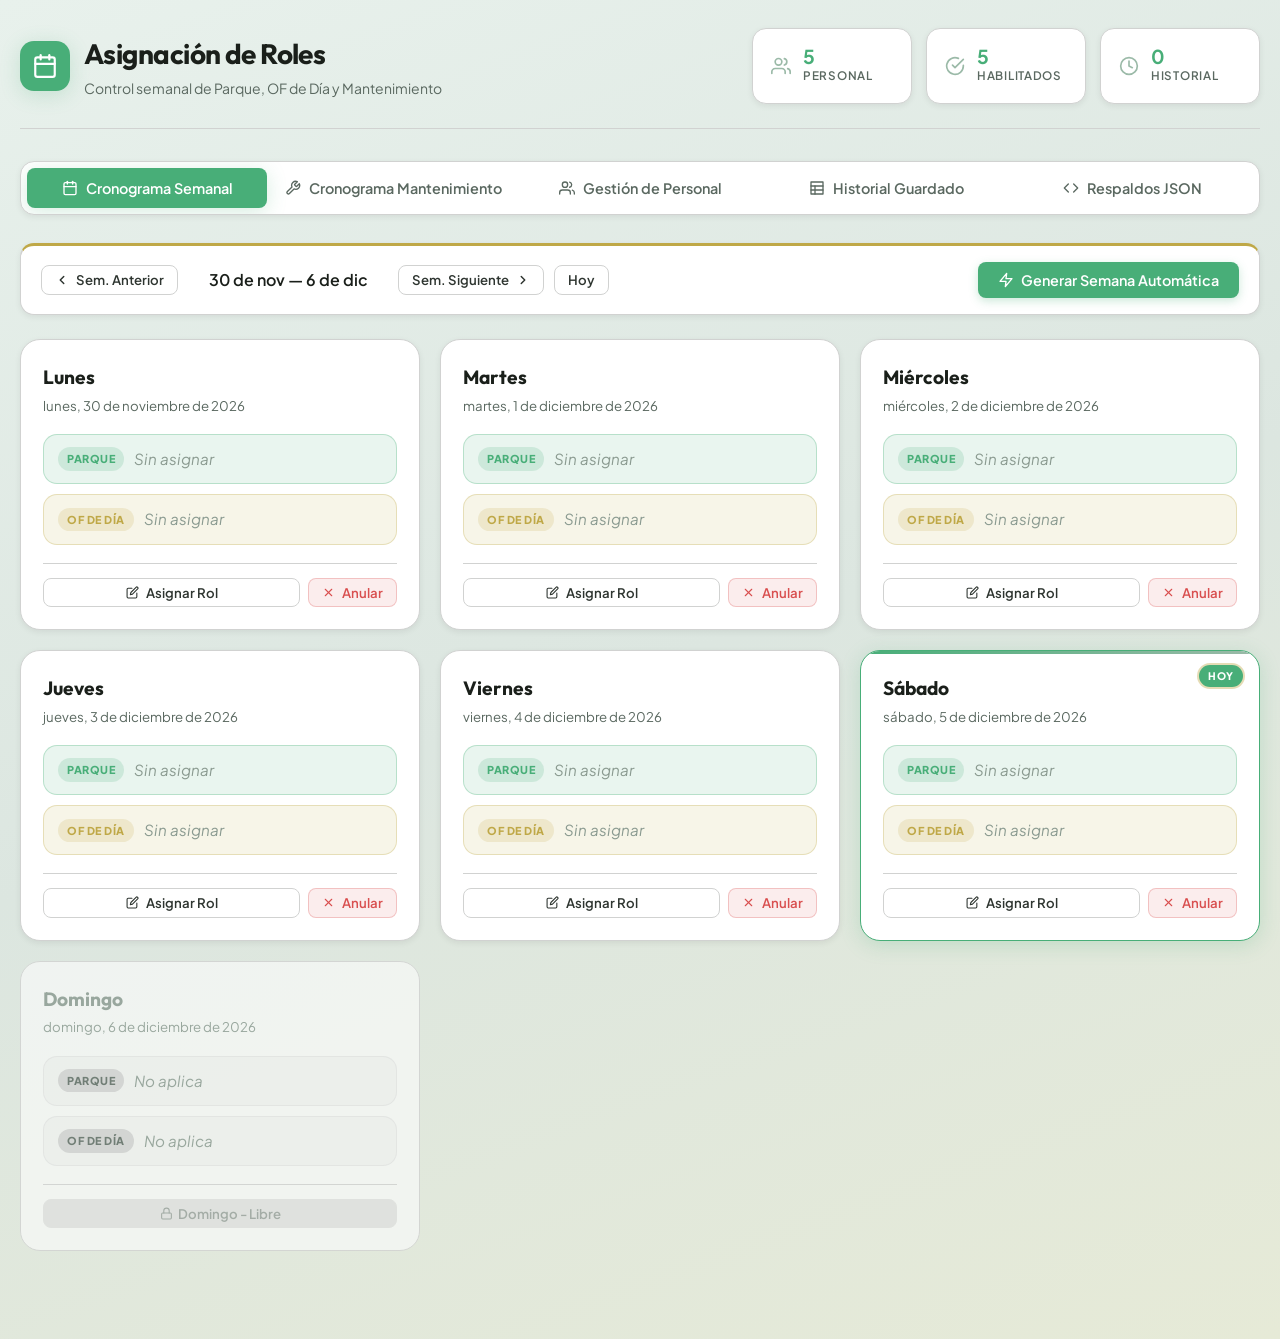
==== commit cea3b2e3: "4 de la tarde 09/08" ====
--- a/index.html
+++ b/index.html
@@ -6,7 +6,7 @@
   <meta name="viewport" content="width=device-width, initial-scale=1.0">
   <title>Sistema de Asignación de Roles Diarios | Parque &amp; OF de Día</title>
   <meta name="description"
-    content="Sistema interactivo para la asignación y gestión de roles diarios (Parque y OF de Día) con restricciones de aptitud, historial y respaldos JSON.">
+    content="Sistema interactivo para la asignación y gestión de roles diarios (Parque, OF y Mantenimiento) con restricciones de aptitud, historial y respaldos JSON.">
   <link rel="stylesheet" href="css/styles.css">
   <link rel="icon" type="image/x-icon" href="Captura de pantalla 2026-08-09 124919.png">
 </head>
@@ -19,7 +19,6 @@
     <header class="header">
       <div class="brand">
         <div class="brand-icon">
-          <!-- Schedule / Grid icon -->
           <svg width="26" height="26" viewBox="0 0 24 24" fill="none" stroke="white" stroke-width="2"
             stroke-linecap="round" stroke-linejoin="round">
             <rect x="3" y="4" width="18" height="18" rx="2" ry="2" />
@@ -30,14 +29,13 @@
         </div>
         <div>
           <h1 class="brand-title">Asignación de Roles</h1>
-          <p class="brand-subtitle">Control semanal de Parque y OF de Día</p>
+          <p class="brand-subtitle">Control semanal de Parque, OF de Día y Mantenimiento</p>
         </div>
       </div>
 
       <div class="header-stats">
         <div class="stat-pill">
           <span class="stat-icon">
-            <!-- Users icon -->
             <svg width="20" height="20" viewBox="0 0 24 24" fill="none" stroke="currentColor" stroke-width="2"
               stroke-linecap="round" stroke-linejoin="round">
               <path d="M17 21v-2a4 4 0 0 0-4-4H5a4 4 0 0 0-4 4v2" />
@@ -54,7 +52,6 @@
 
         <div class="stat-pill">
           <span class="stat-icon">
-            <!-- Check-circle icon -->
             <svg width="20" height="20" viewBox="0 0 24 24" fill="none" stroke="currentColor" stroke-width="2"
               stroke-linecap="round" stroke-linejoin="round">
               <path d="M22 11.08V12a10 10 0 1 1-5.93-9.14" />
@@ -69,7 +66,6 @@
 
         <div class="stat-pill">
           <span class="stat-icon">
-            <!-- Clock / History icon -->
             <svg width="20" height="20" viewBox="0 0 24 24" fill="none" stroke="currentColor" stroke-width="2"
               stroke-linecap="round" stroke-linejoin="round">
               <circle cx="12" cy="12" r="10" />
@@ -96,6 +92,17 @@
         </svg>
         <p class="svgtab">Cronograma Semanal</p>
       </button>
+
+      <!-- Pestaña Mantenimiento -->
+      <button class="tab-btn" data-tab="tab-maint-schedule">
+        <svg width="16" height="16" viewBox="0 0 24 24" fill="none" stroke="currentColor" stroke-width="2"
+          stroke-linecap="round" stroke-linejoin="round">
+          <path
+            d="M14.7 6.3a1 1 0 0 0 0 1.4l1.6 1.6a1 1 0 0 0 1.4 0l3.77-3.77a6 6 0 0 1-7.94 7.94l-6.91 6.91a2.12 2.12 0 0 1-3-3l6.91-6.91a6 6 0 0 1 7.94-7.94l-3.76 3.76z" />
+        </svg>
+        <p class="svgtab">Cronograma Mantenimiento</p>
+      </button>
+
       <button class="tab-btn" data-tab="tab-personnel">
         <svg width="16" height="16" viewBox="0 0 24 24" fill="none" stroke="currentColor" stroke-width="2"
           stroke-linecap="round" stroke-linejoin="round">
@@ -106,6 +113,7 @@
         </svg>
         <p class="svgtab">Gestión de Personal</p>
       </button>
+
       <button class="tab-btn" data-tab="tab-history">
         <svg width="16" height="16" viewBox="0 0 24 24" fill="none" stroke="currentColor" stroke-width="2"
           stroke-linecap="round" stroke-linejoin="round">
@@ -116,6 +124,7 @@
         </svg>
         <p class="svgtab">Historial Guardado</p>
       </button>
+
       <button class="tab-btn" data-tab="tab-json">
         <svg width="16" height="16" viewBox="0 0 24 24" fill="none" stroke="currentColor" stroke-width="2"
           stroke-linecap="round" stroke-linejoin="round">
@@ -126,7 +135,7 @@
       </button>
     </nav>
 
-    <!-- VISTA 1: CRONOGRAMA SEMANAL -->
+    <!-- VISTA 1: CRONOGRAMA SEMANAL GENERAL -->
     <section id="tab-schedule" class="tab-content active">
       <div class="control-bar">
         <div class="week-selector">
@@ -159,10 +168,43 @@
         </div>
       </div>
 
-      <!-- Rejilla de tarjetas de días -->
-      <div id="schedule-grid" class="schedule-grid">
-        <!-- Renderizado dinámico desde JS -->
-      </div>
+      <div id="schedule-grid" class="schedule-grid"></div>
+    </section>
+
+    <!-- VISTA 1.5: CRONOGRAMA DE MANTENIMIENTO -->
+    <section id="tab-maint-schedule" class="tab-content">
+      <div class="control-bar">
+        <div class="week-selector">
+          <button id="btn-maint-prev-week" class="btn btn-secondary btn-sm">
+            <svg width="14" height="14" viewBox="0 0 24 24" fill="none" stroke="currentColor" stroke-width="2.5"
+              stroke-linecap="round" stroke-linejoin="round">
+              <polyline points="15 18 9 12 15 6" />
+            </svg>
+            <p class="textoResponsive">Sem. Anterior</p>
+          </button>
+          <span id="maint-week-display-range" class="week-display">Semana Actual</span>
+          <button id="btn-maint-next-week" class="btn btn-secondary btn-sm">
+            <p class="textoResponsive">Sem. Siguiente</p>
+            <svg width="14" height="14" viewBox="0 0 24 24" fill="none" stroke="currentColor" stroke-width="2.5"
+              stroke-linecap="round" stroke-linejoin="round">
+              <polyline points="9 18 15 12 9 6" />
+            </svg>
+          </button>
+          <button id="btn-maint-current-week" class="btn btn-secondary btn-sm">Hoy</button>
+        </div>
+
+        <div style="display: flex; gap: 10px; flex-wrap: wrap;">
+          <button id="btn-maint-auto-generate" class="btn btn-primary">
+            <svg width="16" height="16" viewBox="0 0 24 24" fill="none" stroke="currentColor" stroke-width="2"
+              stroke-linecap="round" stroke-linejoin="round">
+              <polygon points="13 2 3 14 12 14 11 22 21 10 12 10 13 2" />
+            </svg>
+            Generar Mantenimiento Automático
+          </button>
+        </div>
+      </div>
+
+      <div id="maint-schedule-grid" class="schedule-grid"></div>
     </section>
 
     <!-- VISTA 2: GESTIÓN DE PERSONAL -->
@@ -188,10 +230,7 @@
         </button>
       </div>
 
-      <!-- Tarjetas de Personal -->
-      <div id="personnel-grid" class="personnel-grid">
-        <!-- Renderizado dinámico desde JS -->
-      </div>
+      <div id="personnel-grid" class="personnel-grid"></div>
     </section>
 
     <!-- VISTA 3: HISTORIAL DE ROLES -->
@@ -231,9 +270,7 @@
               <th style="text-align: right;">Acciones</th>
             </tr>
           </thead>
-          <tbody id="history-table-body">
-            <!-- Renderizado dinámico desde JS -->
-          </tbody>
+          <tbody id="history-table-body"></tbody>
         </table>
       </div>
     </section>
@@ -306,7 +343,7 @@
 
   </div>
 
-  <!-- MODAL: ASIGNAR / EDITAR ROL DIARIO -->
+  <!-- MODAL: ASIGNAR / EDITAR ROL DIARIO GENERAL -->
   <div id="assign-modal" class="modal-backdrop">
     <div class="modal">
       <div class="modal-header">
@@ -334,9 +371,7 @@
               </svg>
               Rol: Parque
             </label>
-            <select id="select-parque" class="form-select">
-              <!-- Dinámico desde JS -->
-            </select>
+            <select id="select-parque" class="form-select"></select>
           </div>
 
           <div class="form-group">
@@ -348,9 +383,7 @@
               </svg>
               Rol: OF de Día
             </label>
-            <select id="select-of" class="form-select">
-              <!-- Dinámico desde JS -->
-            </select>
+            <select id="select-of" class="form-select"></select>
           </div>
 
           <div class="modal-footer">
@@ -371,6 +404,47 @@
                 <polyline points="14 2 14 8 20 8" />
               </svg>
               Guardar en Historial
+            </button>
+          </div>
+        </form>
+      </div>
+    </div>
+  </div>
+
+  <!-- MODAL: ASIGNAR ROLES DE MANTENIMIENTO DIARIO -->
+  <div id="maint-assign-modal" class="modal-backdrop">
+    <div class="modal" style="max-width: 650px;">
+      <div class="modal-header">
+        <h3 class="modal-title">Asignación Manual de Mantenimiento</h3>
+        <button class="modal-close" data-close-modal="maint-assign-modal">&times;</button>
+      </div>
+      <div class="modal-body">
+        <form id="maint-assign-form">
+          <input type="hidden" id="maint-assign-date-input">
+          <input type="hidden" id="maint-assign-dayname-input">
+
+          <div class="info-banner">
+            <strong id="maint-assign-date-display" style="color: var(--text-main);">Fecha</strong>
+            <p style="font-size: 0.8rem; color: var(--text-muted); margin-top: 4px;">
+              Para Mantenimiento se incluye a <strong>todo el personal</strong> (aptos y no aptos).
+            </p>
+          </div>
+
+          <div id="maint-roles-form-container"
+            style="display: grid; grid-template-columns: repeat(auto-fit, minmax(240px, 1fr)); gap: 14px; max-height: 55vh; overflow-y: auto; padding-right: 6px;">
+            <!-- Contenido generado dinámicamente desde app.js -->
+          </div>
+
+          <div class="modal-footer" style="margin-top: 20px;">
+            <button type="button" class="btn btn-secondary" data-close-modal="maint-assign-modal">Cancelar</button>
+            <button type="submit" class="btn btn-primary">
+              <svg width="15" height="15" viewBox="0 0 24 24" fill="none" stroke="currentColor" stroke-width="2"
+                stroke-linecap="round" stroke-linejoin="round">
+                <path d="M19 21H5a2 2 0 0 1-2-2V5a2 2 0 0 1 2-2h11l5 5v11a2 2 0 0 1-2 2z" />
+                <polyline points="17 21 17 13 7 13 7 21" />
+                <polyline points="7 3 7 8 15 8" />
+              </svg>
+              Guardar Mantenimiento
             </button>
           </div>
         </form>
@@ -425,7 +499,8 @@
               </label>
             </div>
             <p style="font-size: 0.775rem; color: var(--text-muted); margin-top: 6px;">
-              * Si se marca como "NO puede", el sistema lo excluye automáticamente del cronograma y rotaciones.
+              * Si se marca como "NO puede", el sistema lo excluye del cronograma regular (Parque y OF) pero sigue
+              disponible para Mantenimiento.
             </p>
           </div>
 
@@ -446,7 +521,7 @@
     </div>
   </div>
 
-  <!-- MODAL: SELECCIÓN DE RANGO DE FECHAS PARA GENERACIÓN -->
+  <!-- MODAL: SELECCIÓN DE RANGO DE FECHAS PARA GENERACIÓN GENERAL -->
   <div id="daterange-modal" class="modal-backdrop">
     <div class="modal">
       <div class="modal-header">
@@ -463,36 +538,17 @@
         <div class="info-banner" style="margin-bottom: 20px;">
           <p style="font-size: 0.875rem; color: var(--text-muted); line-height: 1.6;">
             Selecciona el período para el cual deseas generar las asignaciones automáticas de roles.
-            El sistema distribuirá equitativamente los roles entre el personal habilitado.
           </p>
         </div>
 
         <form id="daterange-form">
           <div class="grupRes" style="display: grid; grid-template-columns: 1fr; gap: 16px;">
             <div class="form-group" style="margin-bottom: 0;">
-              <label class="form-label" for="daterange-start">
-                <svg width="13" height="13" viewBox="0 0 24 24" fill="none" stroke="currentColor" stroke-width="2"
-                  stroke-linecap="round" stroke-linejoin="round" style="vertical-align:middle; margin-right:4px;">
-                  <rect x="3" y="4" width="18" height="18" rx="2" />
-                  <line x1="16" y1="2" x2="16" y2="6" />
-                  <line x1="8" y1="2" x2="8" y2="6" />
-                  <line x1="3" y1="10" x2="21" y2="10" />
-                </svg>
-                Fecha de Inicio
-              </label>
+              <label class="form-label" for="daterange-start">Fecha de Inicio</label>
               <input type="date" id="daterange-start" class="form-control" required>
             </div>
             <div class="form-group" style="margin-bottom: 0;">
-              <label class="form-label" for="daterange-end">
-                <svg width="13" height="13" viewBox="0 0 24 24" fill="none" stroke="currentColor" stroke-width="2"
-                  stroke-linecap="round" stroke-linejoin="round" style="vertical-align:middle; margin-right:4px;">
-                  <rect x="3" y="4" width="18" height="18" rx="2" />
-                  <line x1="16" y1="2" x2="16" y2="6" />
-                  <line x1="8" y1="2" x2="8" y2="6" />
-                  <line x1="3" y1="10" x2="21" y2="10" />
-                </svg>
-                Fecha de Fin
-              </label>
+              <label class="form-label" for="daterange-end">Fecha de Fin</label>
               <input type="date" id="daterange-end" class="form-control" required>
             </div>
           </div>
@@ -504,13 +560,7 @@
 
           <div class="modal-footer" style="padding: 0; margin-top: 24px; border-top: none;">
             <button type="button" class="btn btn-secondary" data-close-modal="daterange-modal">Cancelar</button>
-            <button type="submit" class="btn btn-primary">
-              <svg width="15" height="15" viewBox="0 0 24 24" fill="none" stroke="currentColor" stroke-width="2"
-                stroke-linecap="round" stroke-linejoin="round">
-                <polygon points="13 2 3 14 12 14 11 22 21 10 12 10 13 2" />
-              </svg>
-              Generar Cronograma
-            </button>
+            <button type="submit" class="btn btn-primary">Generar Cronograma</button>
           </div>
         </form>
       </div>
